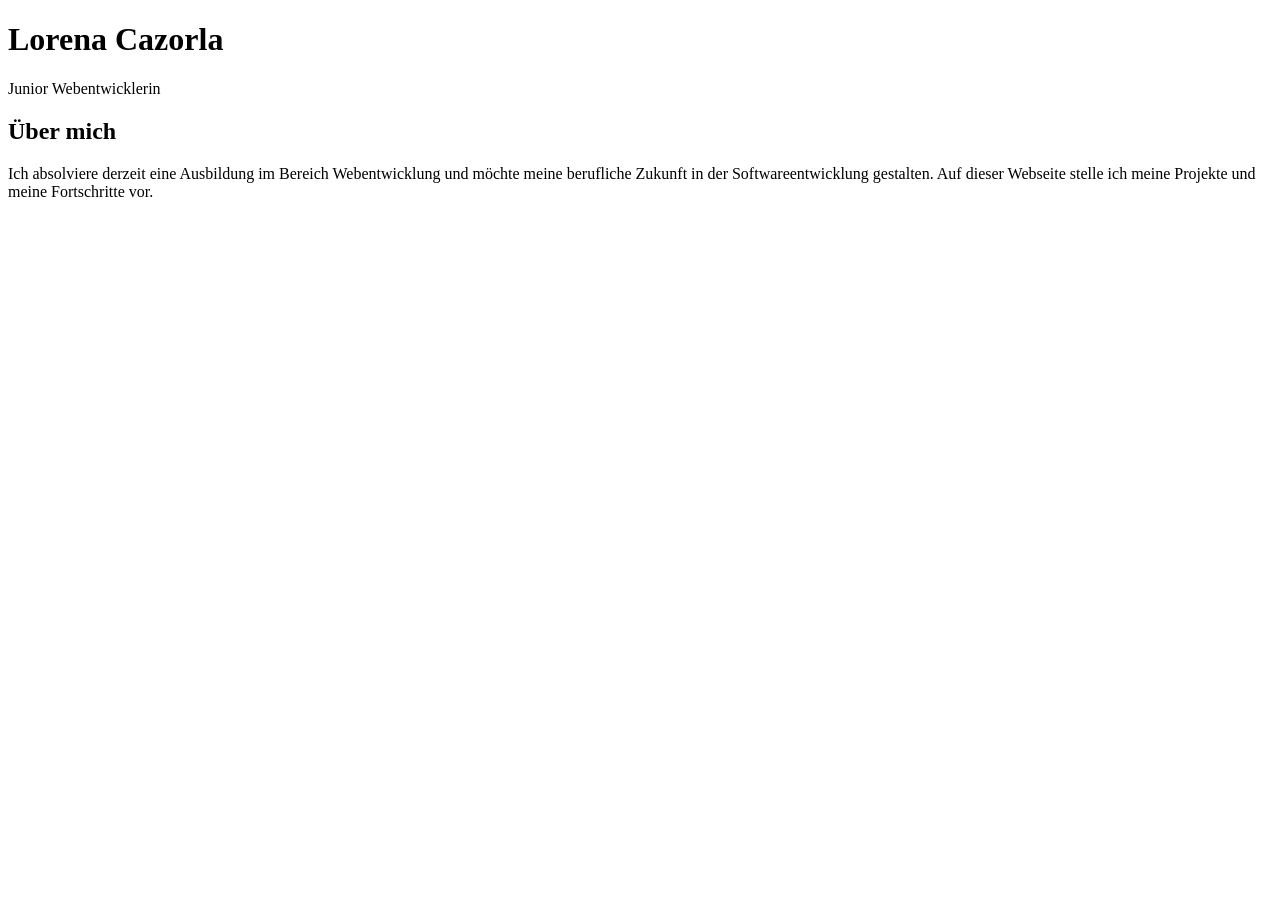
==== index.html @ 312af35e "Añade estructura HTML inicial del porfolio" ====
<!DOCTYPE html>
<html lang="de">
<head>
    <meta charset="UTF-8">
    <meta name="viewport" content="width=device-width, initial-scale=1.0">
    <title>Mein Portfolio | Junior Webentwicklerin</title>
</head>
<body>

    <h1>Lorena Cazorla</h1>
    <p>Junior Webentwicklerin</p>
    <h2>Über mich</h2>
    <p>Ich absolviere derzeit eine Ausbildung im Bereich Webentwicklung und möchte meine berufliche Zukunft in der Softwareentwicklung gestalten. Auf dieser Webseite stelle ich meine Projekte und meine Fortschritte vor.</p>

</body>
</html>
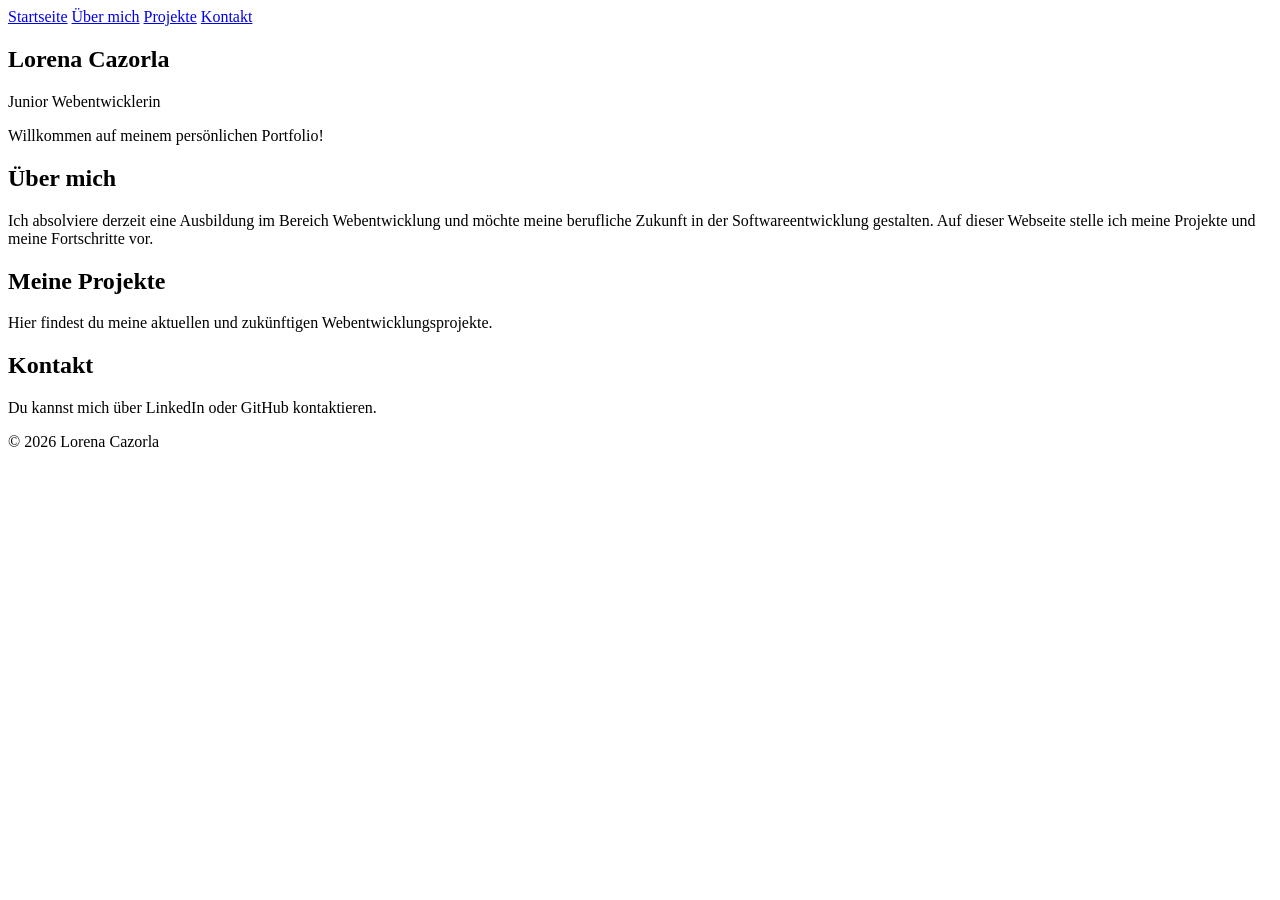
==== commit 561416f7: "Añade estructura semántica y navegación al porfolio" ====
--- a/index.html
+++ b/index.html
@@ -4,14 +4,68 @@
 <head>
     <meta charset="UTF-8">
     <meta name="viewport" content="width=device-width, initial-scale=1.0">
-    <title>Mein Portfolio | Junior Webentwicklerin</title>
+    <title>Lorena Cazorla | Junior Webentwicklerin</title>
 </head>
+
 <body>
 
-    <h1>Lorena Cazorla</h1>
-    <p>Junior Webentwicklerin</p>
-    <h2>Über mich</h2>
-    <p>Ich absolviere derzeit eine Ausbildung im Bereich Webentwicklung und möchte meine berufliche Zukunft in der Softwareentwicklung gestalten. Auf dieser Webseite stelle ich meine Projekte und meine Fortschritte vor.</p>
+    <!-- Cabecera y menú de navegación -->
+    <header>
+        <nav aria-label="Hauptnavigation">
+            <a href="#startseite">Startseite</a>
+            <a href="#ueber-mich">Über mich</a>
+            <a href="#projekte">Projekte</a>
+            <a href="#kontakt">Kontakt</a>
+        </nav>
+    </header>
+
+    <!-- Contenido principal -->
+    <main>
+
+        <!-- Inicio -->
+        <section id="startseite">
+            <h1>Lorena Cazorla</h1>
+            <p>Junior Webentwicklerin</p>
+            <p>Willkommen auf meinem persönlichen Portfolio!</p>
+        </section>
+
+        <!-- Sobre mí -->
+        <section id="ueber-mich">
+            <h2>Über mich</h2>
+            <p>
+                Ich absolviere derzeit eine Ausbildung
+                im Bereich Webentwicklung und möchte
+                meine berufliche Zukunft in der
+                Softwareentwicklung gestalten.
+                Auf dieser Webseite stelle ich meine
+                Projekte und meine Fortschritte vor.
+            </p>
+        </section>
+
+        <!-- Proyectos -->
+        <section id="projekte">
+            <h2>Meine Projekte</h2>
+            <p>
+                Hier findest du meine aktuellen
+                und zukünftigen Webentwicklungsprojekte.
+            </p>
+        </section>
+
+        <!-- Contacto -->
+        <section id="kontakt">
+            <h2>Kontakt</h2>
+            <p>
+                Du kannst mich über LinkedIn
+                oder GitHub kontaktieren.
+            </p>
+        </section>
+
+    </main>
+
+    <!-- Pie de página -->
+    <footer>
+        <p>&copy; 2026 Lorena Cazorla</p>
+    </footer>
 
 </body>
 </html>
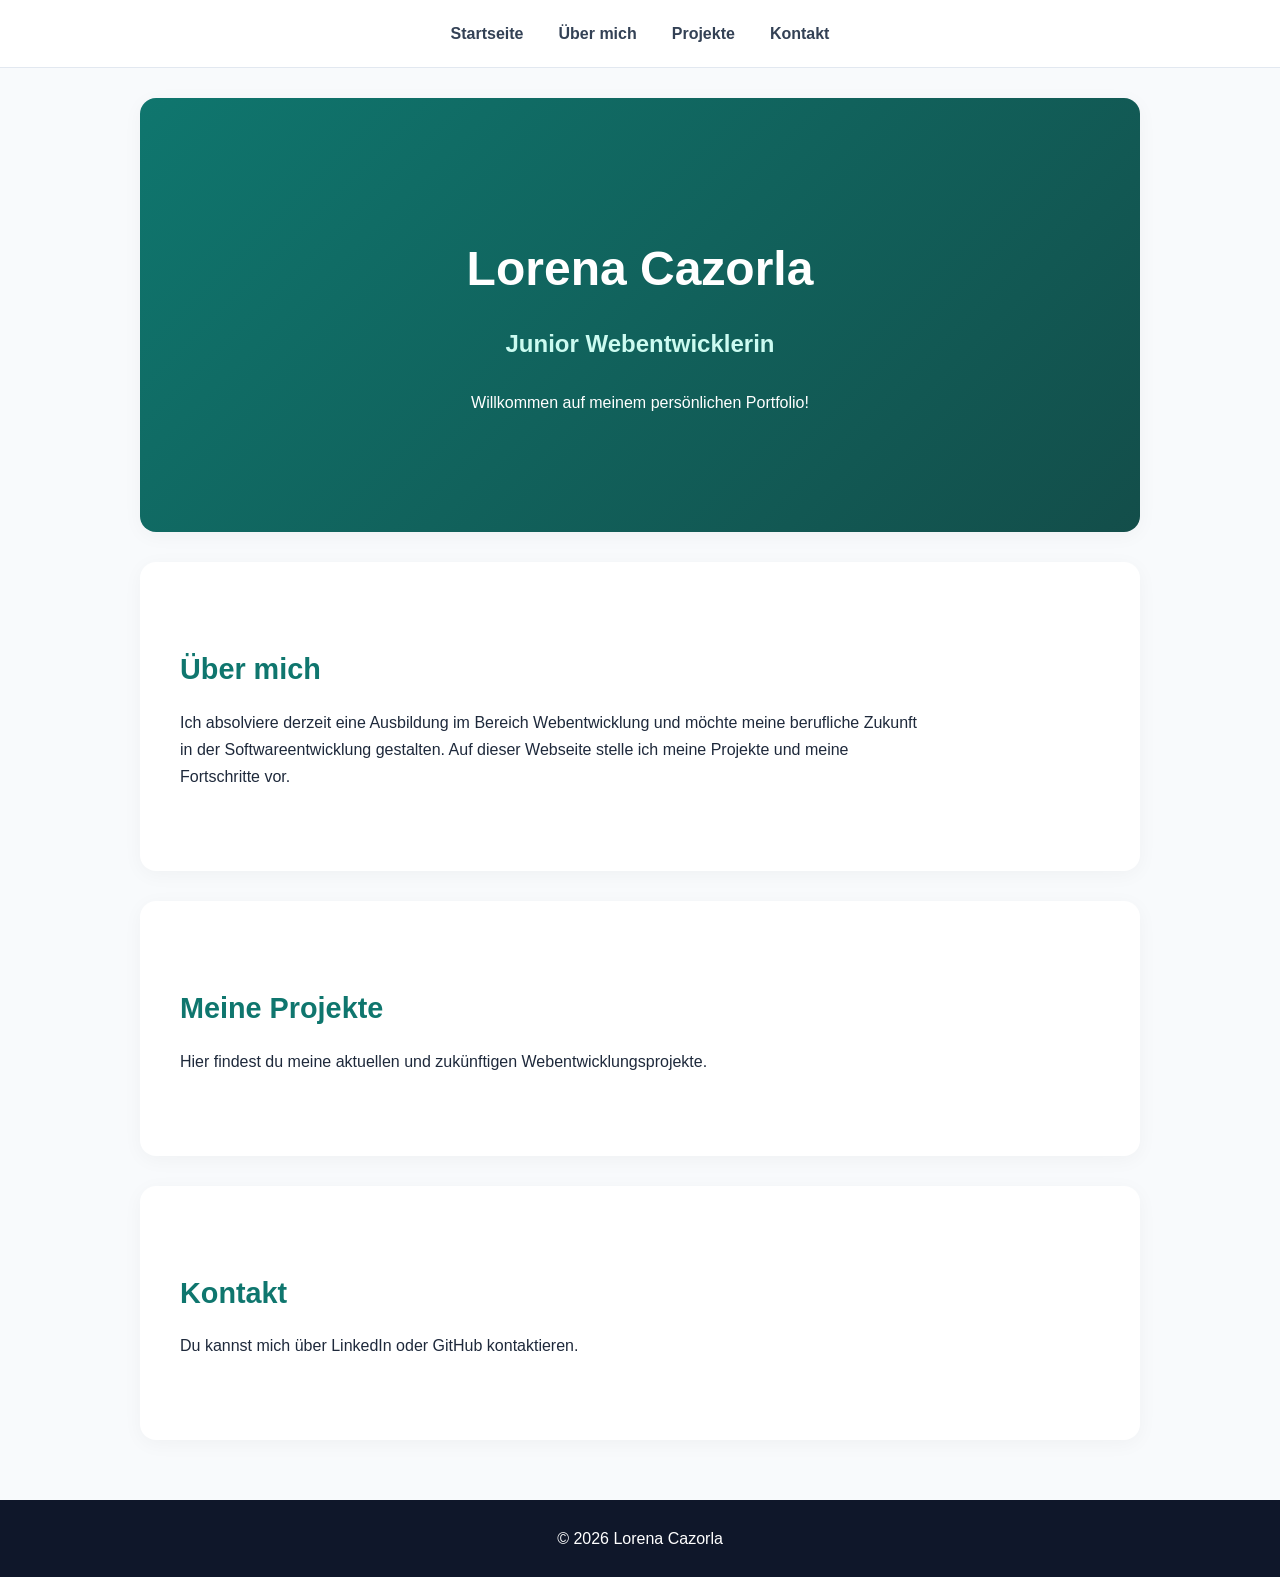
==== commit da28e71d: "Añade estilos CSS y diseño responsive al porfolio" ====
--- a/index.html
+++ b/index.html
@@ -5,6 +5,7 @@
     <meta charset="UTF-8">
     <meta name="viewport" content="width=device-width, initial-scale=1.0">
     <title>Lorena Cazorla | Junior Webentwicklerin</title>
+    <link rel="stylesheet" href="estilos.css">
 </head>
 
 <body>
--- a/estilos.css
+++ b/estilos.css
@@ -0,0 +1,168 @@
+
+/* Configuración general */
+
+* {
+    box-sizing: border-box;
+}
+
+html {
+    scroll-behavior: smooth;
+}
+
+body {
+    margin: 0;
+    font-family: Arial, Helvetica, sans-serif;
+    color: #1e293b;
+    background-color: #f8fafc;
+    line-height: 1.7;
+}
+
+/* Cabecera y navegación */
+
+header {
+    background-color: #ffffff;
+    padding: 20px 8%;
+    border-bottom: 1px solid #e2e8f0;
+    position: sticky;
+    top: 0;
+    z-index: 10;
+}
+
+nav {
+    display: flex;
+    justify-content: center;
+    gap: 35px;
+    flex-wrap: wrap;
+}
+
+nav a {
+    color: #334155;
+    text-decoration: none;
+    font-weight: bold;
+    transition: color 0.3s;
+}
+
+nav a:hover {
+    color: #0d9488;
+}
+
+nav a:focus-visible,
+a:focus-visible {
+    outline: 3px solid #0d9488;
+    outline-offset: 4px;
+}
+
+/* Contenido principal */
+
+main {
+    max-width: 1050px;
+    margin: 0 auto;
+    padding: 30px 25px;
+}
+
+section {
+    padding: 65px 40px;
+    margin-bottom: 30px;
+    background-color: #ffffff;
+    border-radius: 16px;
+    box-shadow: 0 4px 20px rgba(0, 0, 0, 0.04);
+    scroll-margin-top: 100px;
+}
+
+h1, h2 {
+    line-height: 1.3;
+}
+
+h1 {
+    font-size: 3rem;
+    margin-bottom: 10px;
+}
+
+h2 {
+    font-size: 1.8rem;
+    margin-bottom: 20px;
+    color: #0f766e;
+}
+
+p {
+    max-width: 750px;
+}
+
+/* Presentación inicial */
+
+#startseite {
+    background: linear-gradient(135deg, #0f766e, #134e4a);
+    color: #ffffff;
+    text-align: center;
+    padding: 100px 35px;
+}
+
+#startseite h1 {
+    color: #ffffff;
+}
+
+#startseite p {
+    margin-left: auto;
+    margin-right: auto;
+}
+
+#startseite p:first-of-type {
+    font-size: 1.5rem;
+    font-weight: bold;
+    color: #ccfbf1;
+}
+
+/* Pie de página */
+
+footer {
+    background-color: #0f172a;
+    color: #ffffff;
+    text-align: center;
+    padding: 25px;
+}
+
+footer p {
+    margin: 0 auto;
+}
+
+/* Adaptación a móviles */
+
+@media (max-width: 600px) {
+
+    header {
+        padding: 18px 12px;
+    }
+
+    nav {
+        gap: 12px 18px;
+    }
+
+    nav a {
+        font-size: 0.9rem;
+    }
+
+    main {
+        padding: 20px 15px;
+    }
+
+    section {
+        padding: 40px 22px;
+        scroll-margin-top: 130px;
+    }
+
+    #startseite {
+        padding: 70px 20px;
+    }
+
+    h1 {
+        font-size: 2rem;
+    }
+
+    h2 {
+        font-size: 1.5rem;
+    }
+
+    #startseite p:first-of-type {
+        font-size: 1.2rem;
+    }
+}
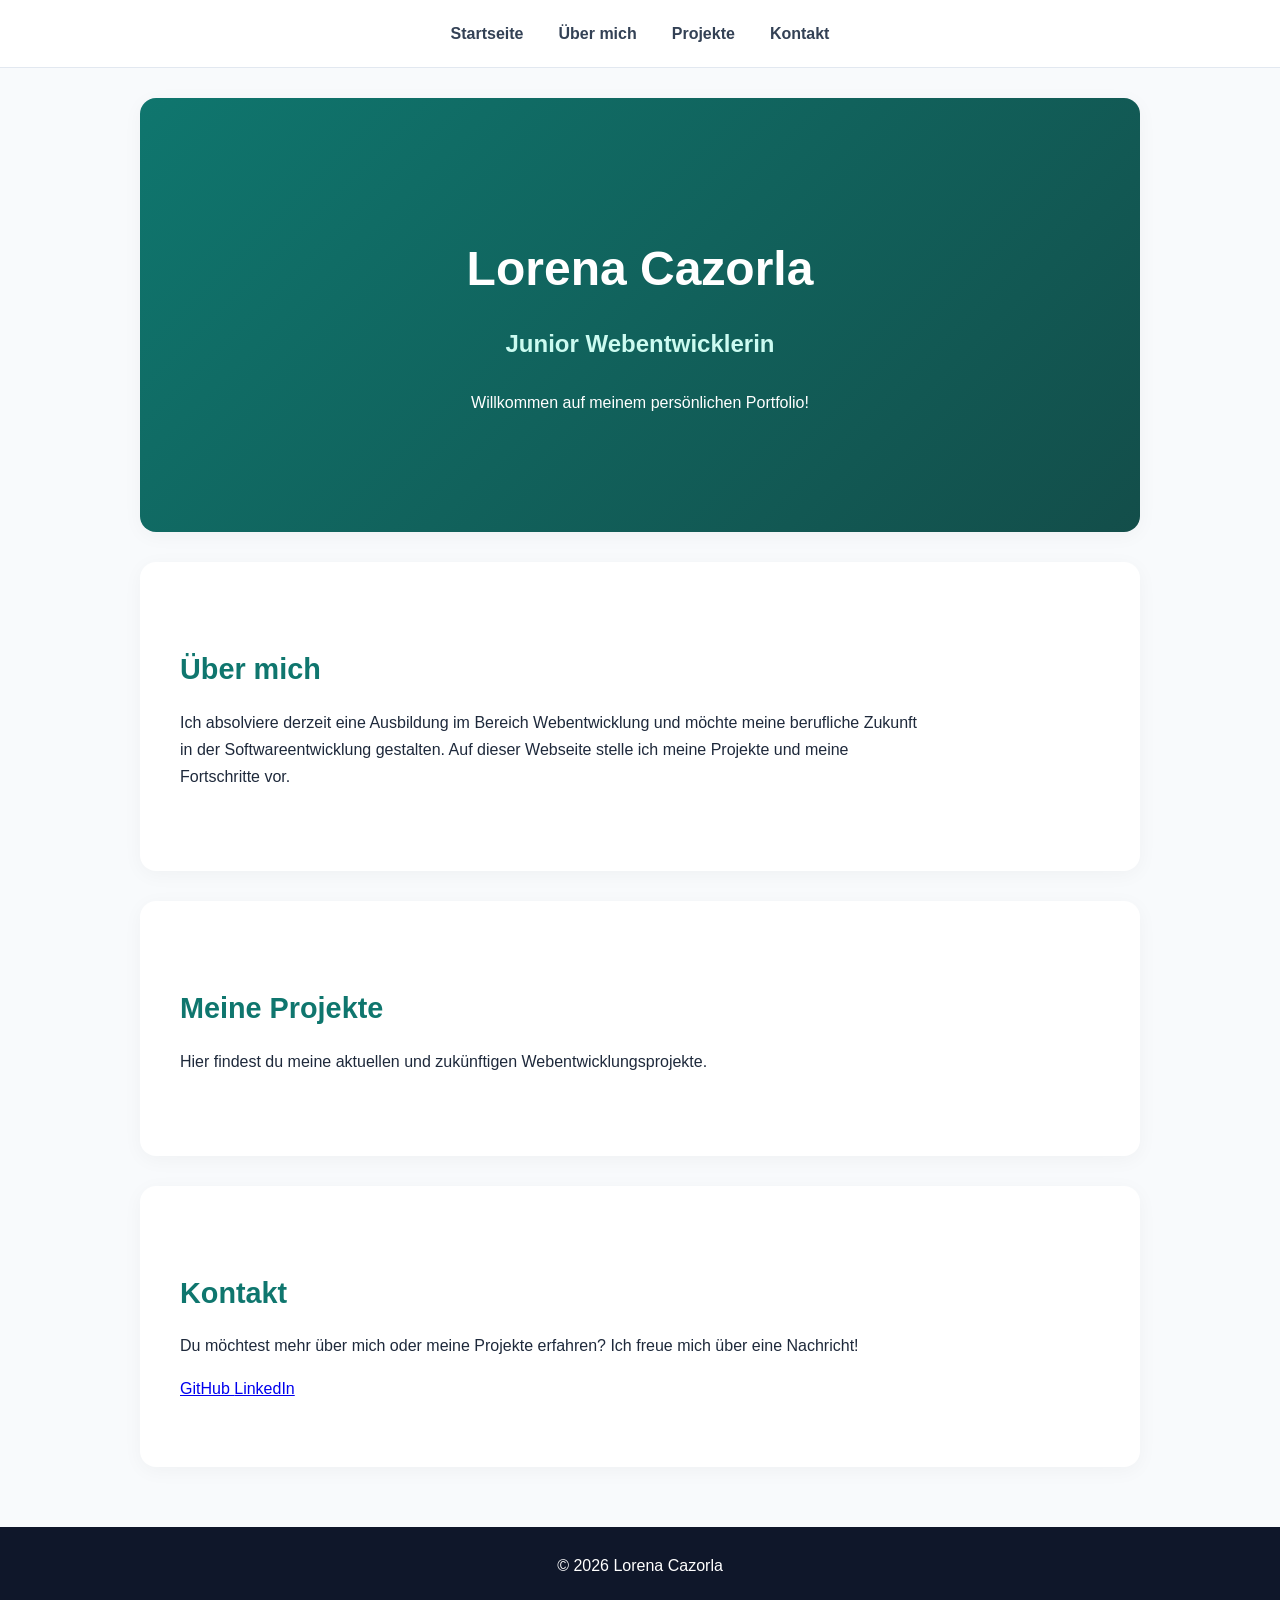
==== commit 8945fd4e: "Añade enlace al perfil de GitHub" ====
--- a/index.html
+++ b/index.html
@@ -53,13 +53,29 @@
         </section>
 
         <!-- Contacto -->
-        <section id="kontakt">
-            <h2>Kontakt</h2>
-            <p>
-                Du kannst mich über LinkedIn
-                oder GitHub kontaktieren.
-            </p>
-        </section>
+        
+<section id="kontakt">
+    <h2>Kontakt</h2>
+    <p>
+        Du möchtest mehr über mich oder meine Projekte
+        erfahren? Ich freue mich über eine Nachricht!
+    </p>
+
+    <div class="kontakt-links">
+        <a href="https://github.com/lorenadev6"
+           target="_blank"
+           rel="noopener noreferrer">
+            GitHub
+        </a>
+
+        <a href="https://www.linkedin.com/in/lorena-cazorla/"
+           target="_blank"
+           rel="noopener noreferrer">
+            LinkedIn
+        </a>
+    </div>
+</section>
+
 
     </main>
 
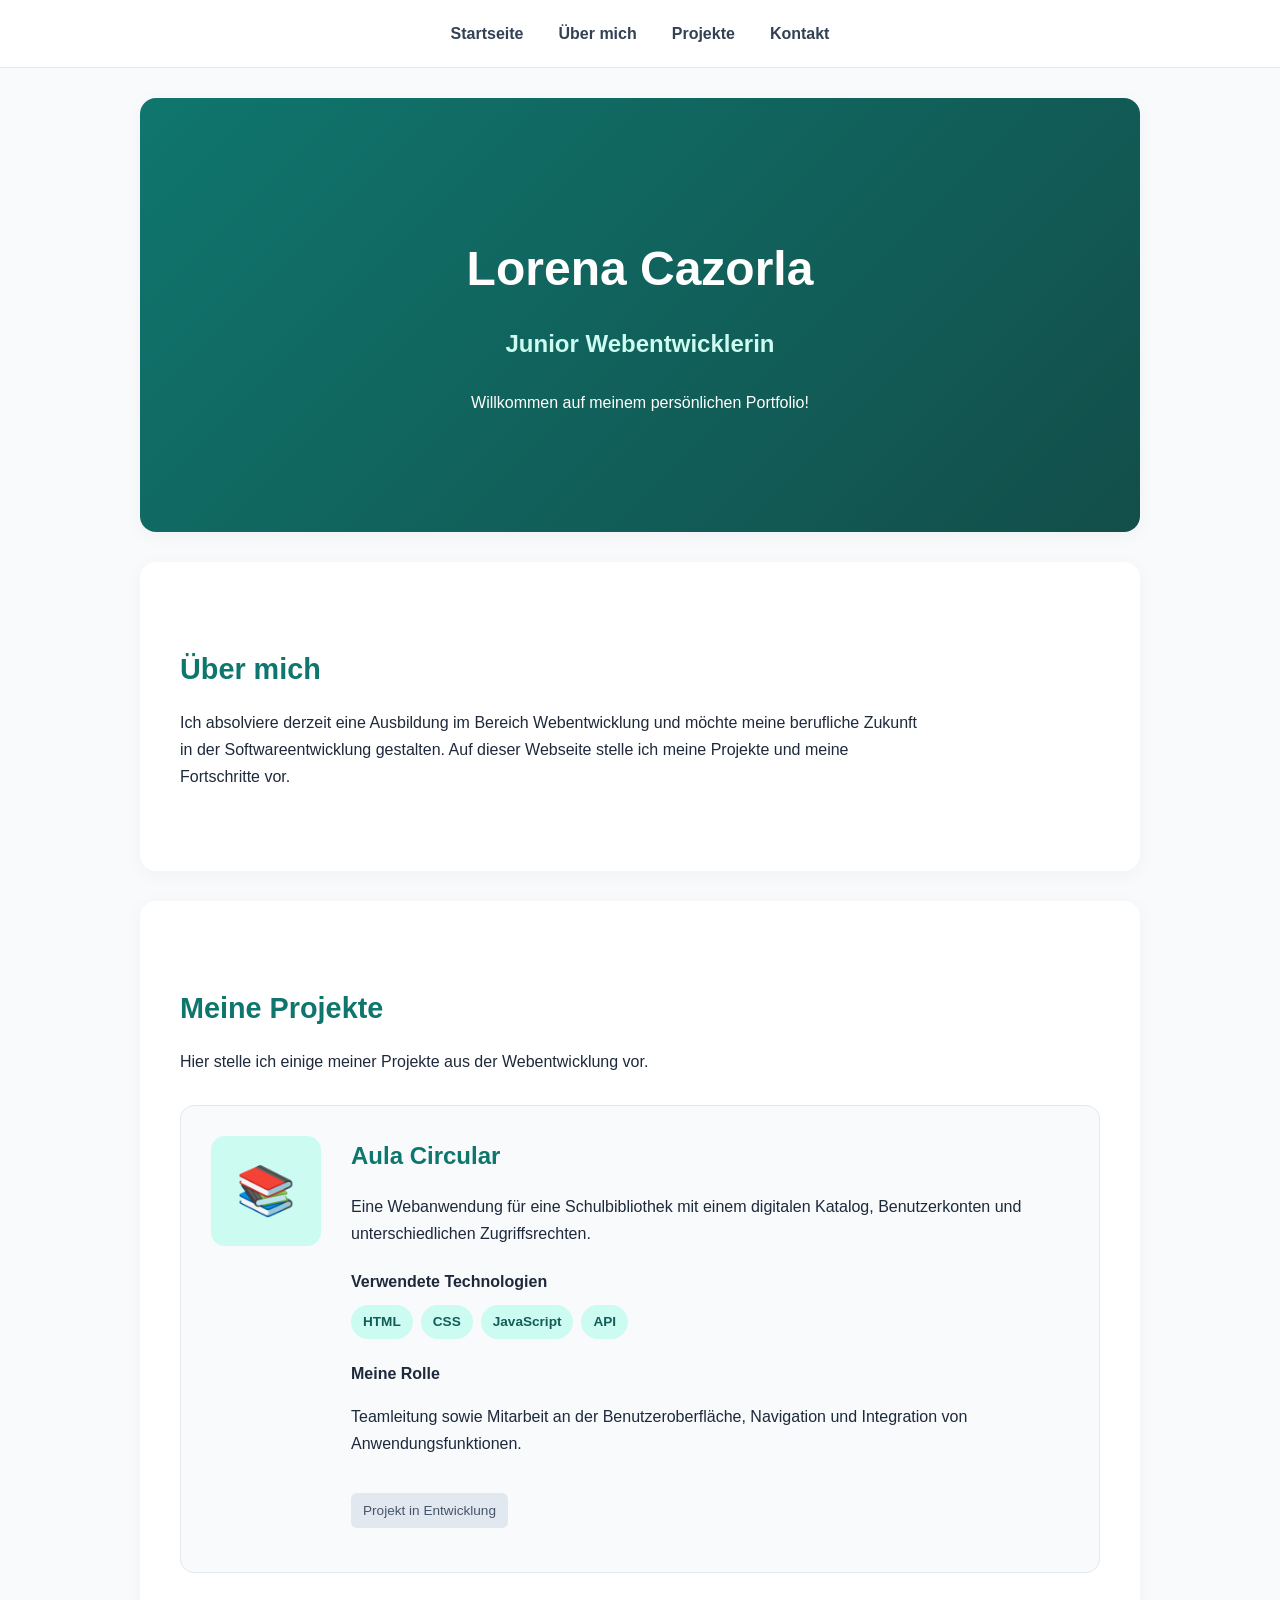
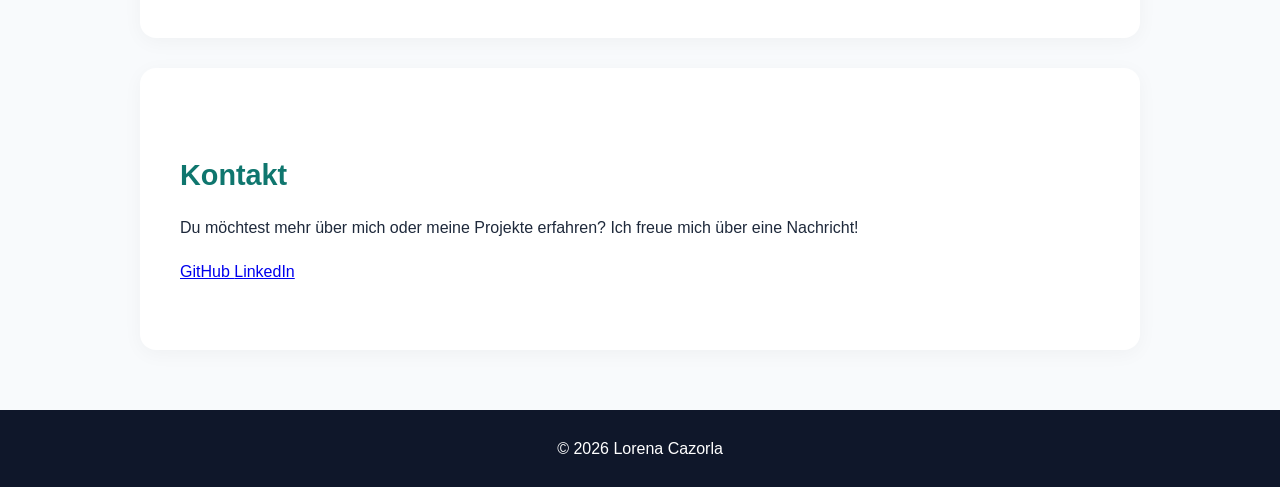
==== commit 2106a719: "Añade tarjeta del proyecto Aula Circular" ====
--- a/index.html
+++ b/index.html
@@ -44,13 +44,56 @@
         </section>
 
         <!-- Proyectos -->
-        <section id="projekte">
-            <h2>Meine Projekte</h2>
+        
+<section id="projekte">
+    <h2>Meine Projekte</h2>
+    <p>
+        Hier stelle ich einige meiner Projekte
+        aus der Webentwicklung vor.
+    </p>
+
+    <div class="projekt-karte">
+
+        <div class="projekt-symbol">
+            <span aria-hidden="true">📚</span>
+        </div>
+
+        <div class="projekt-inhalt">
+            <h3>Aula Circular</h3>
+
             <p>
-                Hier findest du meine aktuellen
-                und zukünftigen Webentwicklungsprojekte.
+                Eine Webanwendung für eine
+                Schulbibliothek mit einem
+                digitalen Katalog, Benutzerkonten
+                und unterschiedlichen Zugriffsrechten.
             </p>
-        </section>
+
+            <h4>Verwendete Technologien</h4>
+
+            <div class="technologien">
+                <span>HTML</span>
+                <span>CSS</span>
+                <span>JavaScript</span>
+                <span>API</span>
+            </div>
+
+            <h4>Meine Rolle</h4>
+
+            <p>
+                Teamleitung sowie Mitarbeit
+                an der Benutzeroberfläche,
+                Navigation und Integration
+                von Anwendungsfunktionen.
+            </p>
+
+            <p class="projekt-status">
+                Projekt in Entwicklung
+            </p>
+        </div>
+
+    </div>
+</section>
+
 
         <!-- Contacto -->
         
--- a/estilos.css
+++ b/estilos.css
@@ -166,3 +166,85 @@
         font-size: 1.2rem;
     }
 }
+
+/* Tarjetas de proyectos */
+
+.projekt-karte {
+    display: flex;
+    gap: 30px;
+    padding: 30px;
+    margin-top: 30px;
+    border: 1px solid #e2e8f0;
+    border-radius: 14px;
+    background-color: #f8fafc;
+}
+
+.projekt-symbol {
+    display: flex;
+    align-items: center;
+    justify-content: center;
+    flex-shrink: 0;
+    width: 110px;
+    height: 110px;
+    background-color: #ccfbf1;
+    border-radius: 14px;
+    font-size: 3rem;
+}
+
+.projekt-inhalt {
+    flex: 1;
+    min-width: 0;
+}
+
+.projekt-inhalt h3 {
+    margin-top: 0;
+    margin-bottom: 12px;
+    color: #0f766e;
+    font-size: 1.5rem;
+}
+
+.projekt-inhalt h4 {
+    margin-bottom: 10px;
+}
+
+.technologien {
+    display: flex;
+    flex-wrap: wrap;
+    gap: 8px;
+}
+
+.technologien span {
+    padding: 5px 12px;
+    border-radius: 20px;
+    background-color: #ccfbf1;
+    color: #115e59;
+    font-size: 0.85rem;
+    font-weight: bold;
+}
+
+.projekt-status {
+    display: inline-block;
+    margin-top: 20px;
+    padding: 6px 12px;
+    border-radius: 6px;
+    background-color: #e2e8f0;
+    color: #475569;
+    font-size: 0.85rem;
+}
+
+/* Proyectos en dispositivos móviles */
+
+@media (max-width: 600px) {
+    .projekt-karte {
+        flex-direction: column;
+        padding: 20px;
+        gap: 20px;
+    }
+
+    .projekt-symbol {
+        width: 80px;
+        height: 80px;
+        font-size: 2.2rem;
+    }
+}
+
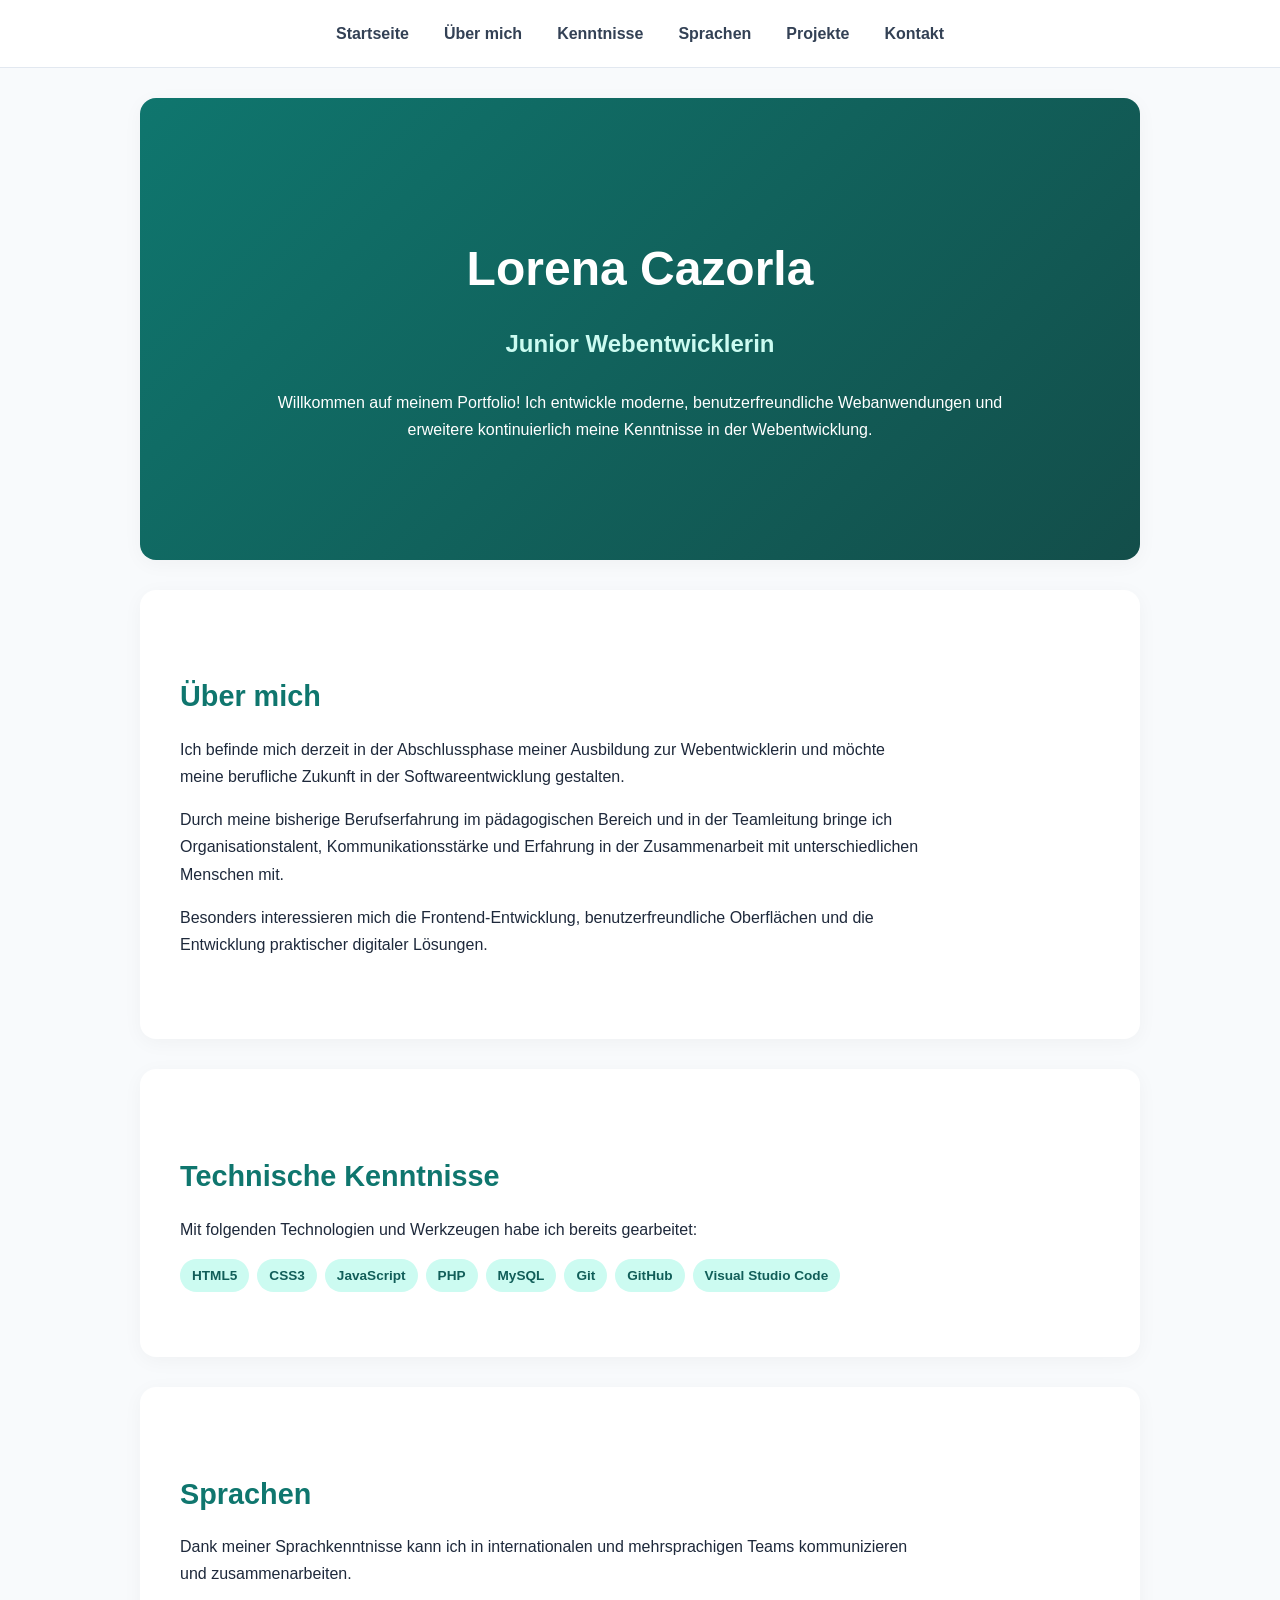
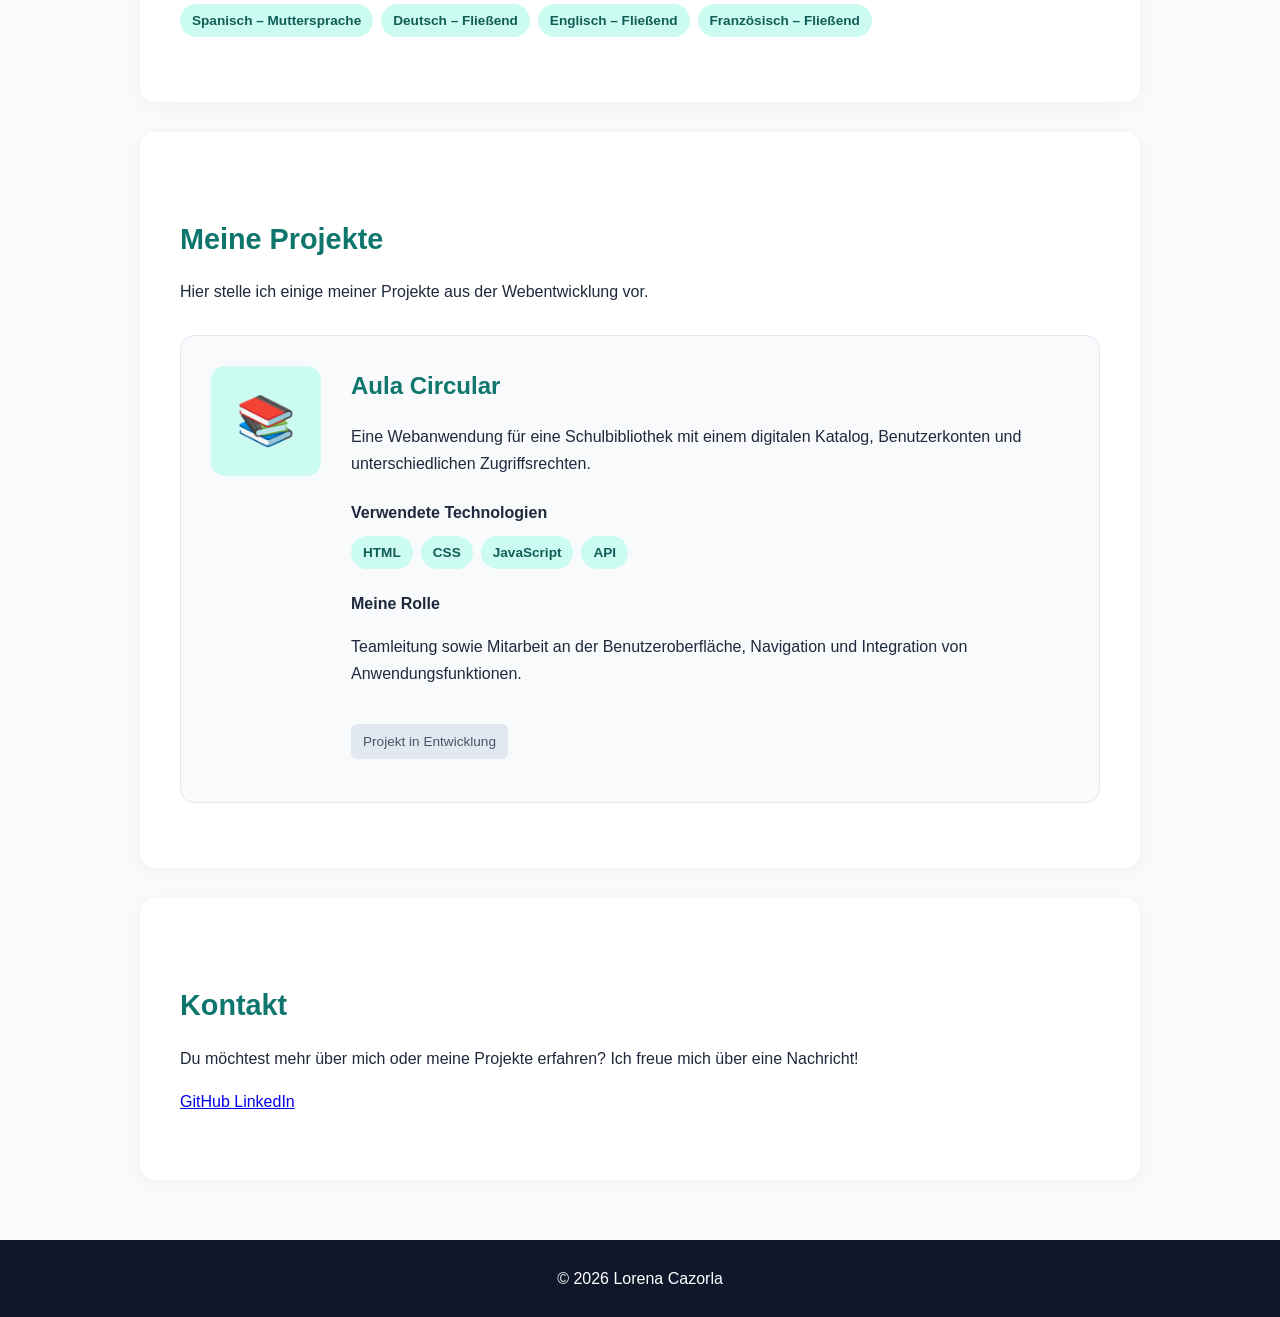
==== commit 8f3625a8: "Mejora el porfolio y añade idiomas y conocimientos técnicos" ====
--- a/index.html
+++ b/index.html
@@ -12,36 +12,104 @@
 
     <!-- Cabecera y menú de navegación -->
     <header>
-        <nav aria-label="Hauptnavigation">
-            <a href="#startseite">Startseite</a>
-            <a href="#ueber-mich">Über mich</a>
-            <a href="#projekte">Projekte</a>
-            <a href="#kontakt">Kontakt</a>
-        </nav>
+        
+<nav aria-label="Hauptnavigation">
+    <a href="#startseite">Startseite</a>
+    <a href="#ueber-mich">Über mich</a>
+    <a href="#kenntnisse">Kenntnisse</a>
+    <a href="#sprachen">Sprachen</a>
+    <a href="#projekte">Projekte</a>
+    <a href="#kontakt">Kontakt</a>
+</nav>
+
     </header>
 
     <!-- Contenido principal -->
     <main>
 
         <!-- Inicio -->
-        <section id="startseite">
-            <h1>Lorena Cazorla</h1>
-            <p>Junior Webentwicklerin</p>
-            <p>Willkommen auf meinem persönlichen Portfolio!</p>
-        </section>
+        
+<section id="startseite">
+    <h1>Lorena Cazorla</h1>
+    <p>Junior Webentwicklerin</p>
+    <p>
+        Willkommen auf meinem Portfolio!
+        Ich entwickle moderne, benutzerfreundliche
+        Webanwendungen und erweitere kontinuierlich
+        meine Kenntnisse in der Webentwicklung.
+    </p>
+</section>
+<section id="ueber-mich">
+    <h2>Über mich</h2>
+
+    <p>
+        Ich befinde mich derzeit in der
+        Abschlussphase meiner Ausbildung
+        zur Webentwicklerin und möchte
+        meine berufliche Zukunft in der
+        Softwareentwicklung gestalten.
+    </p>
+
+    <p>
+        Durch meine bisherige Berufserfahrung
+        im pädagogischen Bereich und in der
+        Teamleitung bringe ich
+        Organisationstalent, Kommunikationsstärke
+        und Erfahrung in der Zusammenarbeit
+        mit unterschiedlichen Menschen mit.
+    </p>
+
+    <p>
+        Besonders interessieren mich
+        die Frontend-Entwicklung,
+        benutzerfreundliche Oberflächen
+        und die Entwicklung praktischer
+        digitaler Lösungen.
+    </p>
+</section>
+
 
         <!-- Sobre mí -->
-        <section id="ueber-mich">
-            <h2>Über mich</h2>
-            <p>
-                Ich absolviere derzeit eine Ausbildung
-                im Bereich Webentwicklung und möchte
-                meine berufliche Zukunft in der
-                Softwareentwicklung gestalten.
-                Auf dieser Webseite stelle ich meine
-                Projekte und meine Fortschritte vor.
-            </p>
-        </section>
+       
+<section id="kenntnisse">
+    <h2>Technische Kenntnisse</h2>
+
+    <p>
+        Mit folgenden Technologien und
+        Werkzeugen habe ich bereits gearbeitet:
+    </p>
+
+    <div class="technologien">
+        <span>HTML5</span>
+        <span>CSS3</span>
+        <span>JavaScript</span>
+        <span>PHP</span>
+        <span>MySQL</span>
+        <span>Git</span>
+        <span>GitHub</span>
+        <span>Visual Studio Code</span>
+    </div>
+</section>
+
+
+<!-- Idiomas -->
+<section id="sprachen">
+    <h2>Sprachen</h2>
+
+    <p>
+        Dank meiner Sprachkenntnisse kann ich
+        in internationalen und mehrsprachigen
+        Teams kommunizieren und zusammenarbeiten.
+    </p>
+
+    <div class="technologien">
+        <span>Spanisch – Muttersprache</span>
+        <span>Deutsch – Fließend</span>
+        <span>Englisch – Fließend</span>
+        <span>Französisch – Fließend</span>
+    </div>
+</section>
+
 
         <!-- Proyectos -->
         
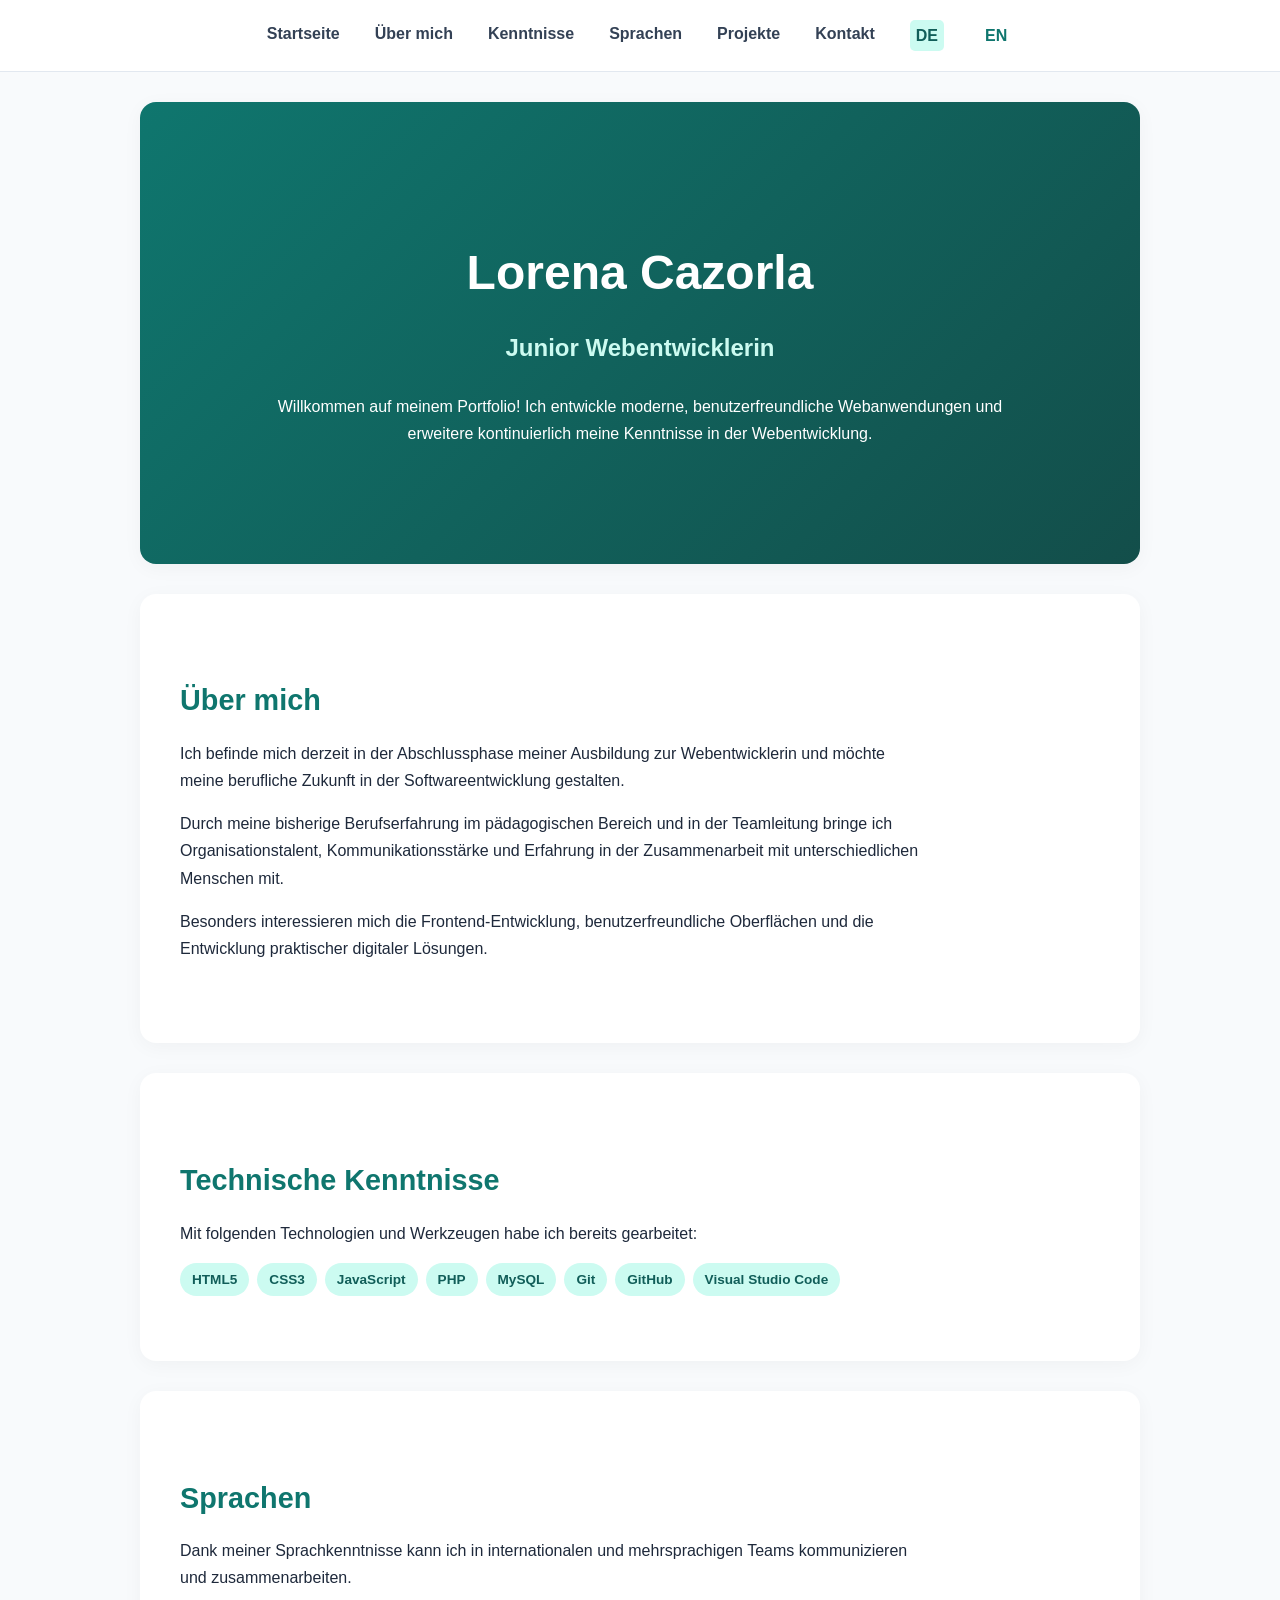
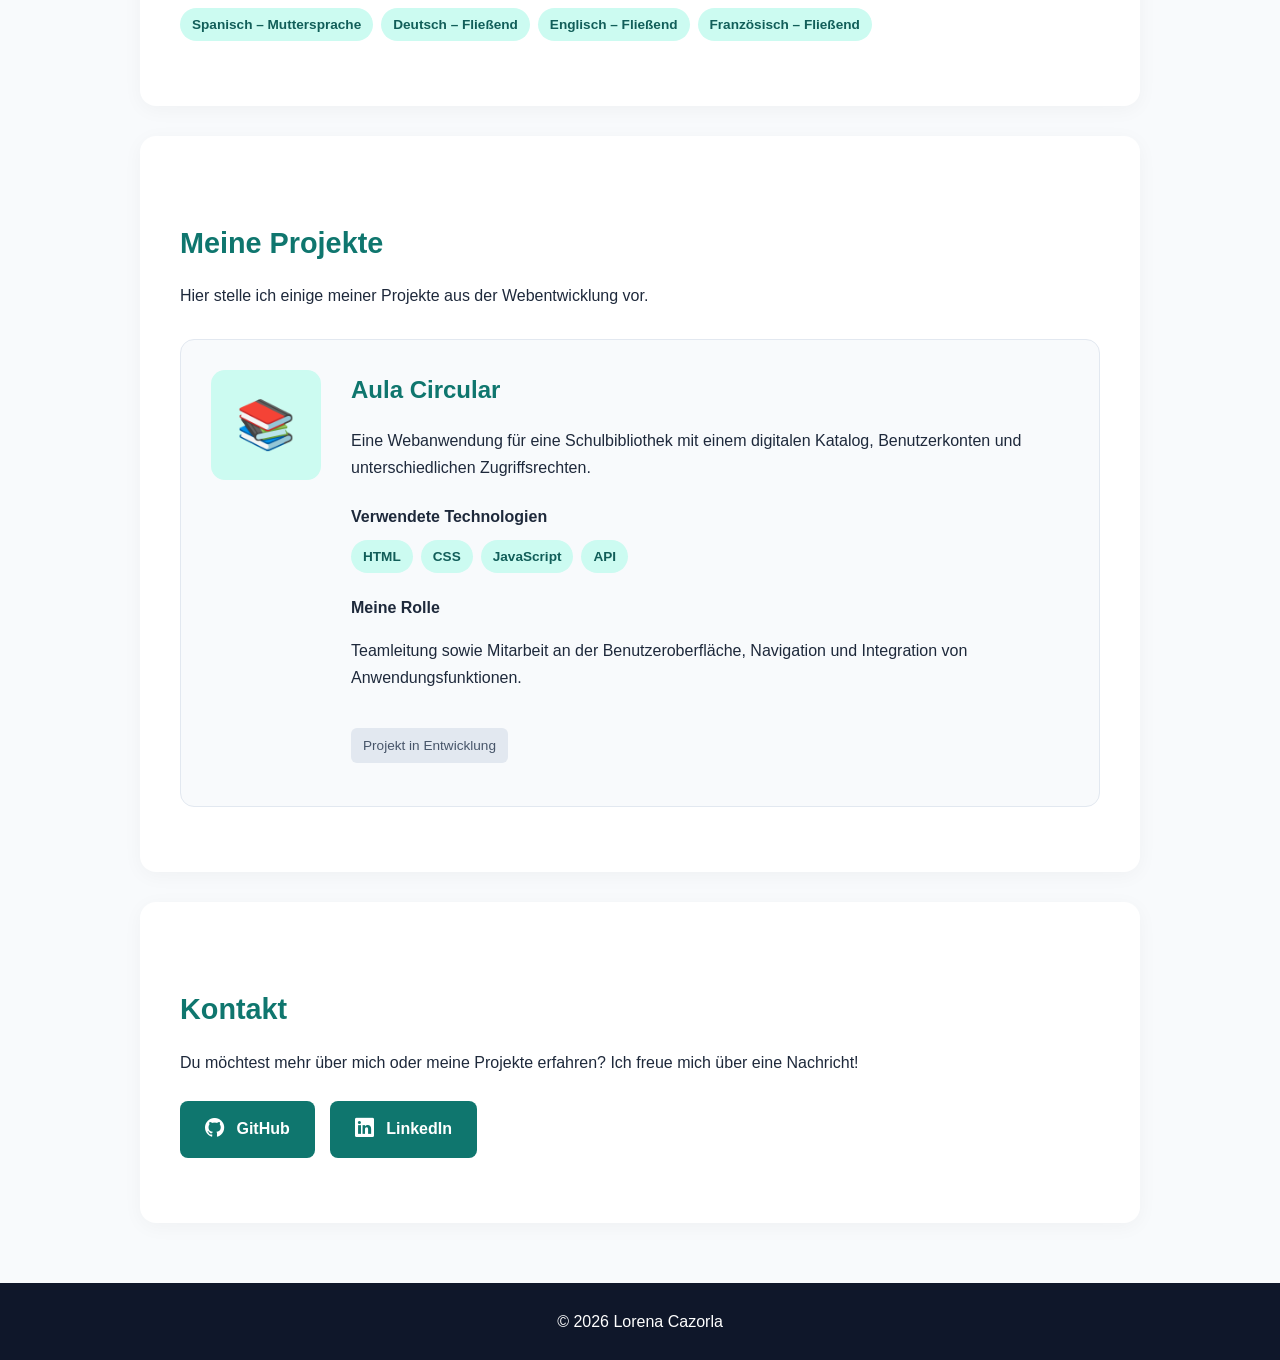
==== commit 013c55ce: "Añade versión inglesa, selector de idiomas e iconos de contacto" ====
--- a/index.html
+++ b/index.html
@@ -6,6 +6,8 @@
     <meta name="viewport" content="width=device-width, initial-scale=1.0">
     <title>Lorena Cazorla | Junior Webentwicklerin</title>
     <link rel="stylesheet" href="estilos.css">
+    <link rel="stylesheet" href="https://cdn.jsdelivr.net/npm/bootstrap-icons@1.11.3/font/bootstrap-icons.min.css">
+    <link rel="stylesheet" href="https://cdn.jsdelivr.net/npm/bootstrap-icons@1.11.3/font/bootstrap-icons.min.css">
 </head>
 
 <body>
@@ -20,6 +22,10 @@
     <a href="#sprachen">Sprachen</a>
     <a href="#projekte">Projekte</a>
     <a href="#kontakt">Kontakt</a>
+    
+<a href="index.html" lang="de" aria-current="page">DE</a>
+<a href="index-en.html" lang="en">EN</a>
+
 </nav>
 
     </header>
@@ -176,12 +182,14 @@
         <a href="https://github.com/lorenadev6"
            target="_blank"
            rel="noopener noreferrer">
+           <i class="bi bi-github" aria-hidden="true"></i>
             GitHub
         </a>
 
         <a href="https://www.linkedin.com/in/lorena-cazorla/"
            target="_blank"
            rel="noopener noreferrer">
+            <i class="bi bi-linkedin" aria-hidden="true"></i>
             LinkedIn
         </a>
     </div>
--- a/estilos.css
+++ b/estilos.css
@@ -248,3 +248,54 @@
     }
 }
 
+
+/* Botones de contacto */
+
+.kontakt-links {
+    display: flex;
+    gap: 15px;
+    flex-wrap: wrap;
+    margin-top: 25px;
+}
+
+.kontakt-links a {
+    display: inline-block;
+    background-color: #0f766e;
+    color: white;
+    text-decoration: none;
+    padding: 12px 25px;
+    border-radius: 8px;
+    font-weight: bold;
+    transition: background-color 0.3s,
+                transform 0.3s;
+}
+
+.kontakt-links a:hover {
+    background-color: #115e59;
+    transform: translateY(-3px);
+}
+
+/* Iconos de contacto */
+
+.kontakt-links a i {
+    margin-right: 8px;
+    font-size: 1.2rem;
+    vertical-align: middle;
+}
+
+/* Selector de idiomas */
+
+nav a[lang] {
+    color: #0f766e;
+    padding: 2px 6px;
+    border-radius: 5px;
+}
+
+nav a[aria-current="page"] {
+    background-color: #ccfbf1;
+    color: #115e59;
+}
+
+nav a[lang]:hover {
+    background-color: #e2e8f0;
+}
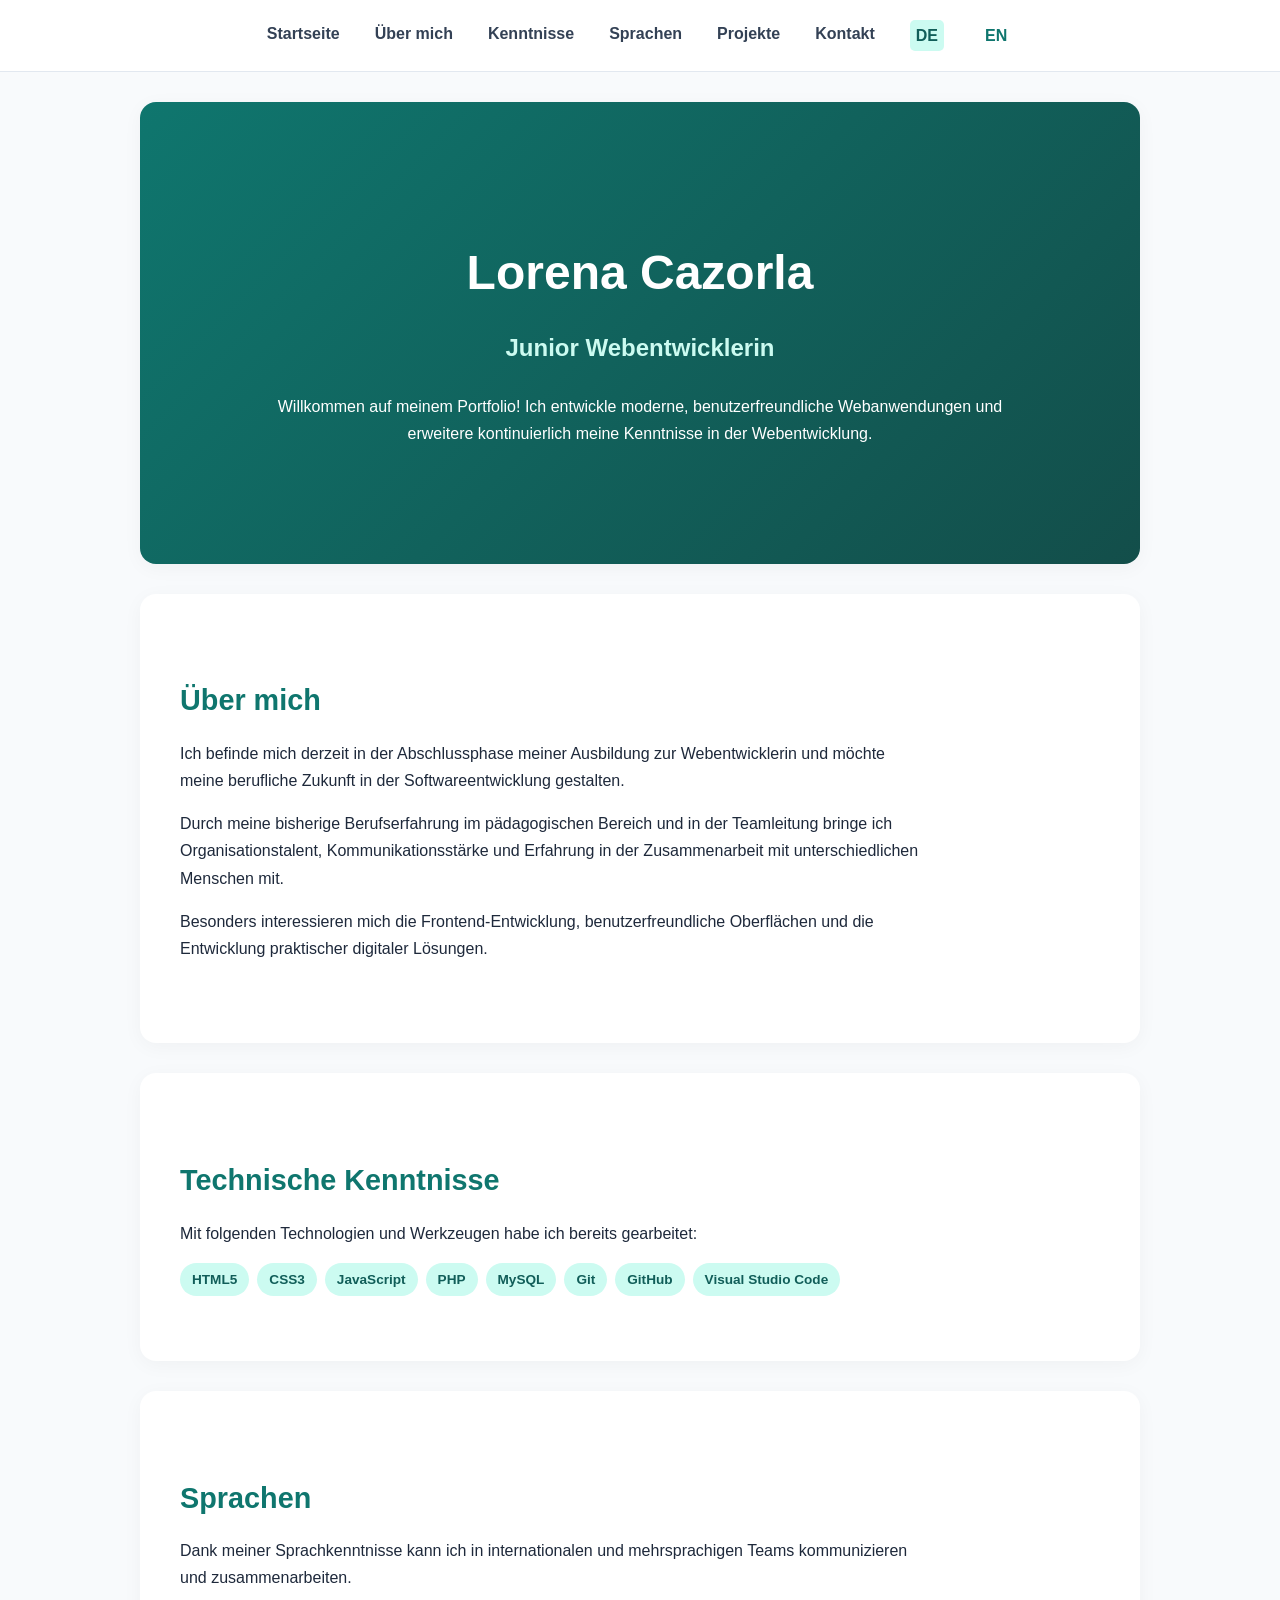
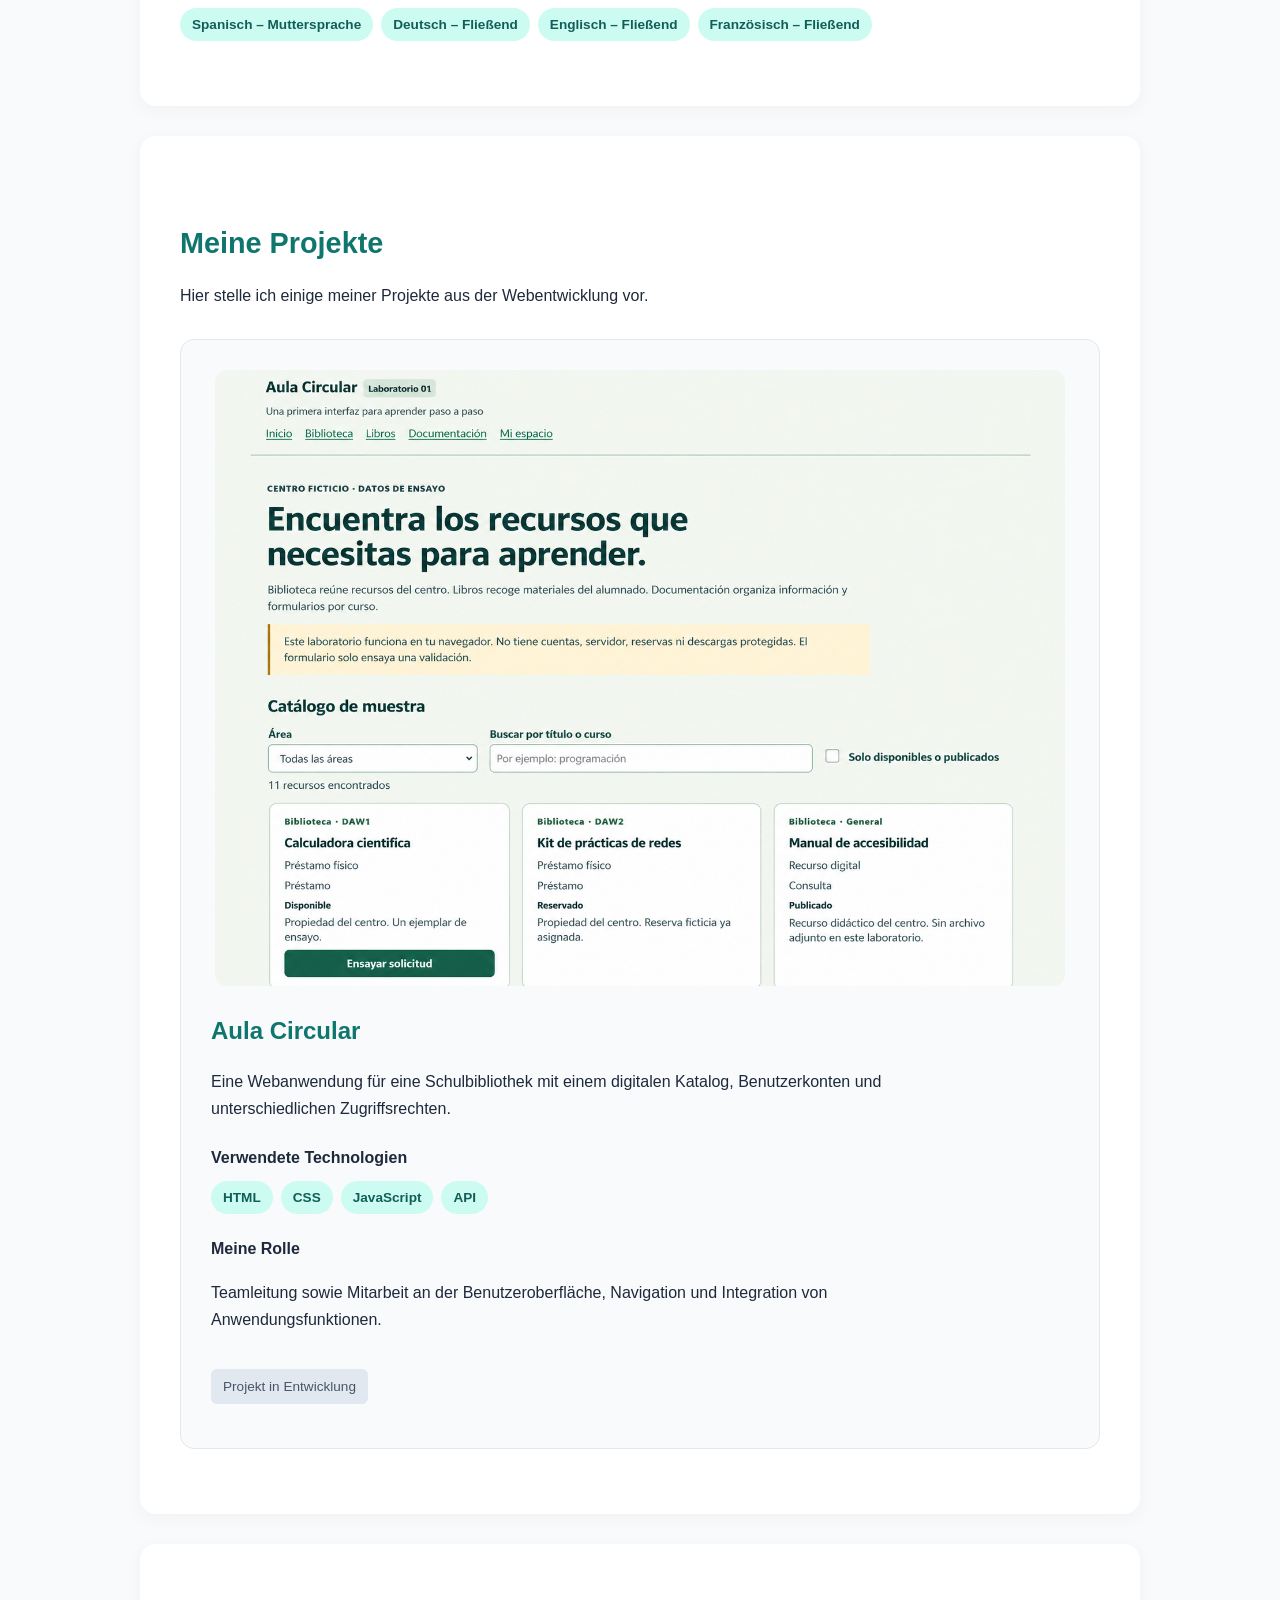
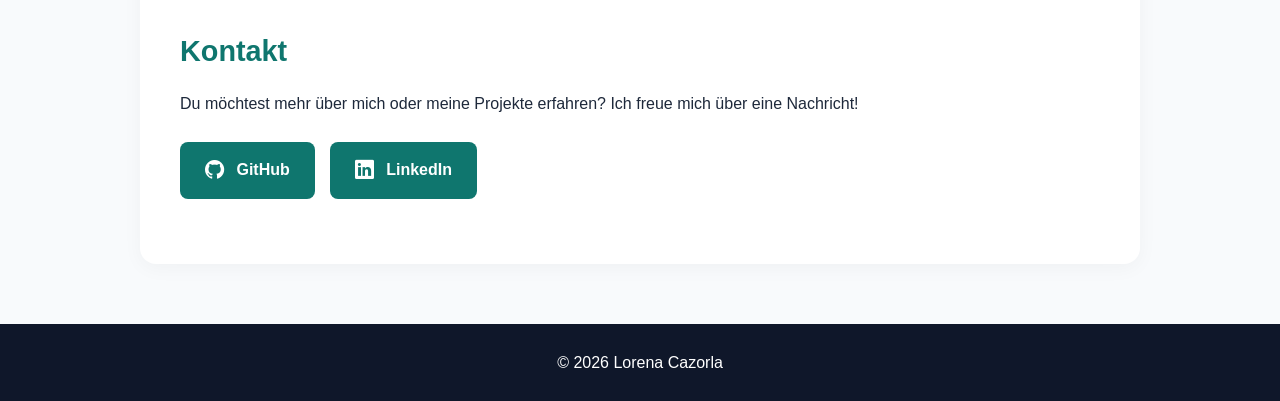
==== commit f988967a: "Mejora la presentación visual del proyecto Aula Circular" ====
--- a/index.html
+++ b/index.html
@@ -129,8 +129,13 @@
     <div class="projekt-karte">
 
         <div class="projekt-symbol">
-            <span aria-hidden="true">📚</span>
-        </div>
+    <img
+        src="imagenes/aula-circular.png"
+        alt="Screenshot der Webanwendung Aula Circular"
+        class="projekt-bild"
+        loading="lazy"
+    >
+</div>
 
         <div class="projekt-inhalt">
             <h3>Aula Circular</h3>
--- a/estilos.css
+++ b/estilos.css
@@ -171,7 +171,8 @@
 
 .projekt-karte {
     display: flex;
-    gap: 30px;
+    flex-direction: column;
+    gap: 25px;
     padding: 30px;
     margin-top: 30px;
     border: 1px solid #e2e8f0;
@@ -179,16 +180,18 @@
     background-color: #f8fafc;
 }
 
-.projekt-symbol {
-    display: flex;
-    align-items: center;
-    justify-content: center;
-    flex-shrink: 0;
-    width: 110px;
-    height: 110px;
-    background-color: #ccfbf1;
-    border-radius: 14px;
-    font-size: 3rem;
+.projekt-imagen {
+    width: 100%;
+    text-align: center;
+}
+
+.projekt-bild {
+    display: block;
+    width: 100%;
+    max-width: 850px;
+    height: auto;
+    margin: 0 auto;
+    border-radius: 12px;
 }
 
 .projekt-inhalt {
@@ -234,17 +237,16 @@
 
 /* Proyectos en dispositivos móviles */
 
+
 @media (max-width: 600px) {
     .projekt-karte {
-        flex-direction: column;
-        padding: 20px;
+        padding: 15px;
         gap: 20px;
     }
 
-    .projekt-symbol {
-        width: 80px;
-        height: 80px;
-        font-size: 2.2rem;
+    .projekt-bild {
+        width: 100%;
+        height: auto;
     }
 }
 
